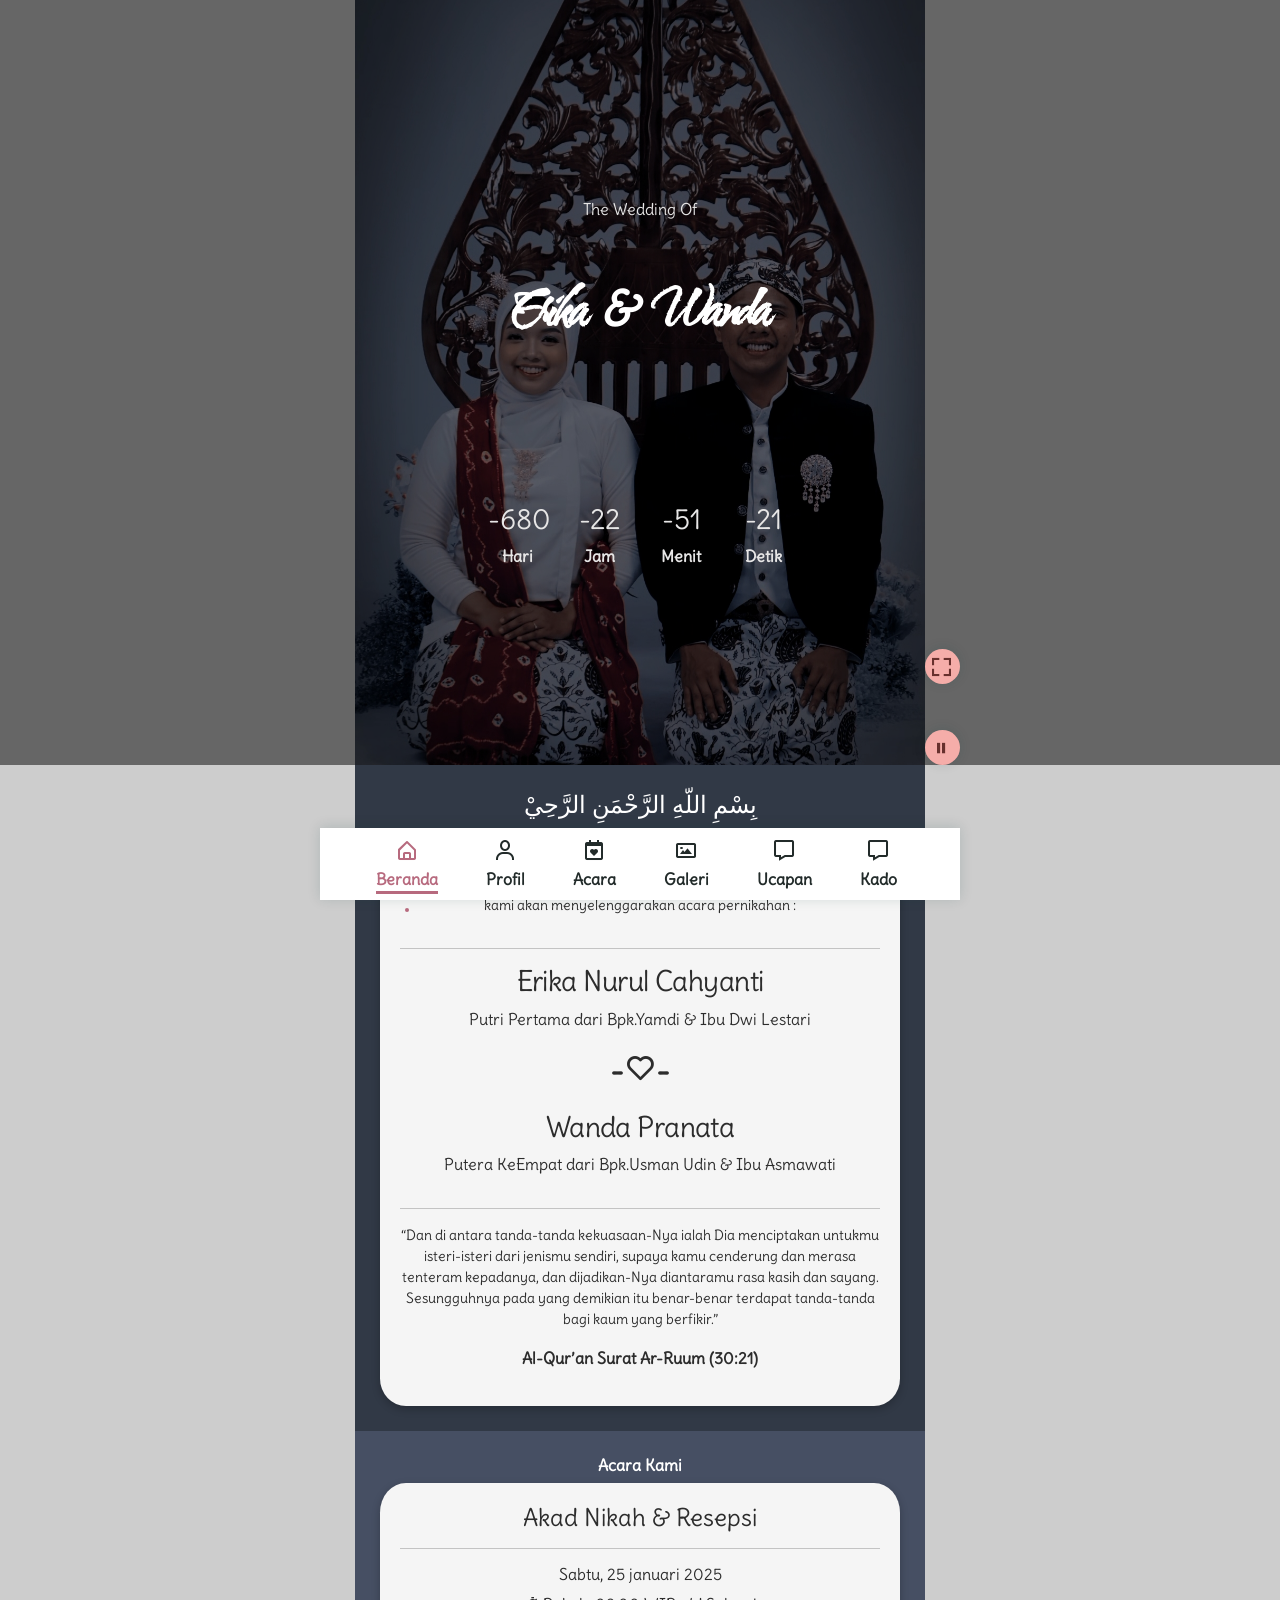
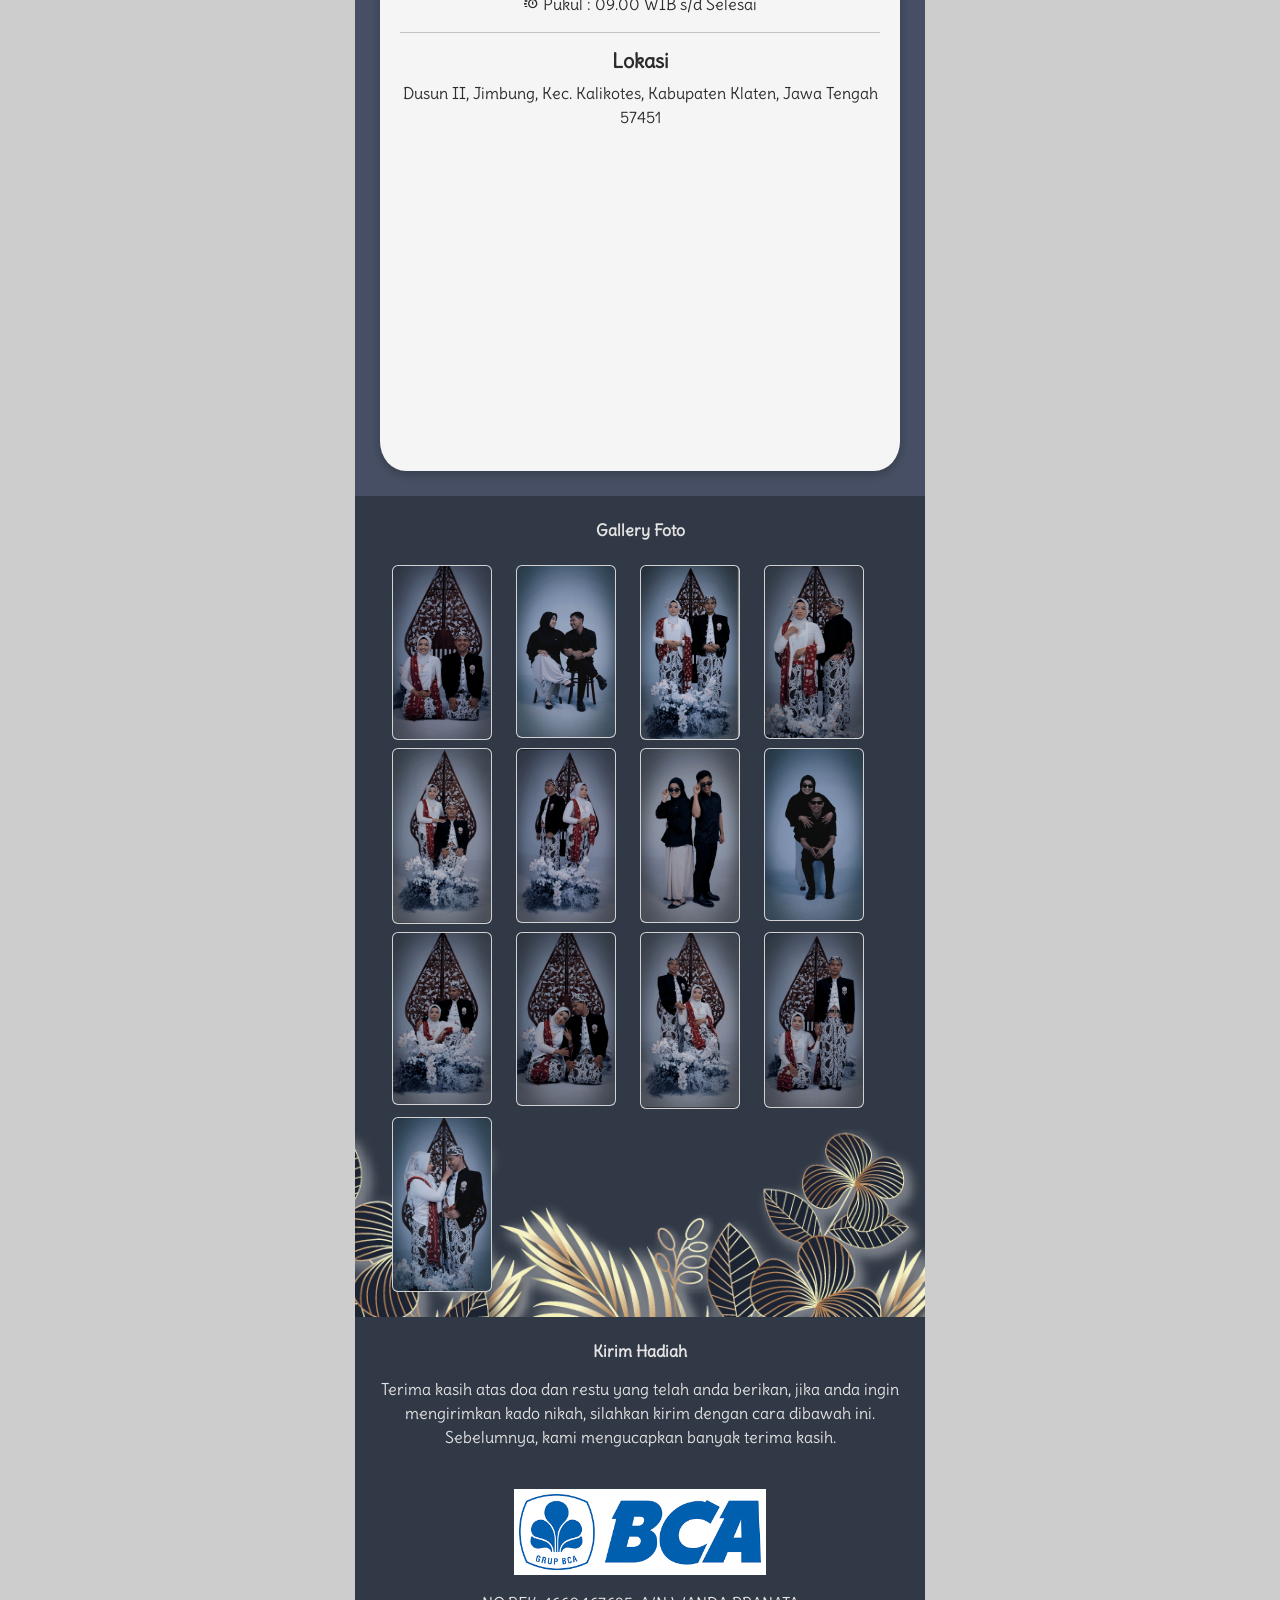
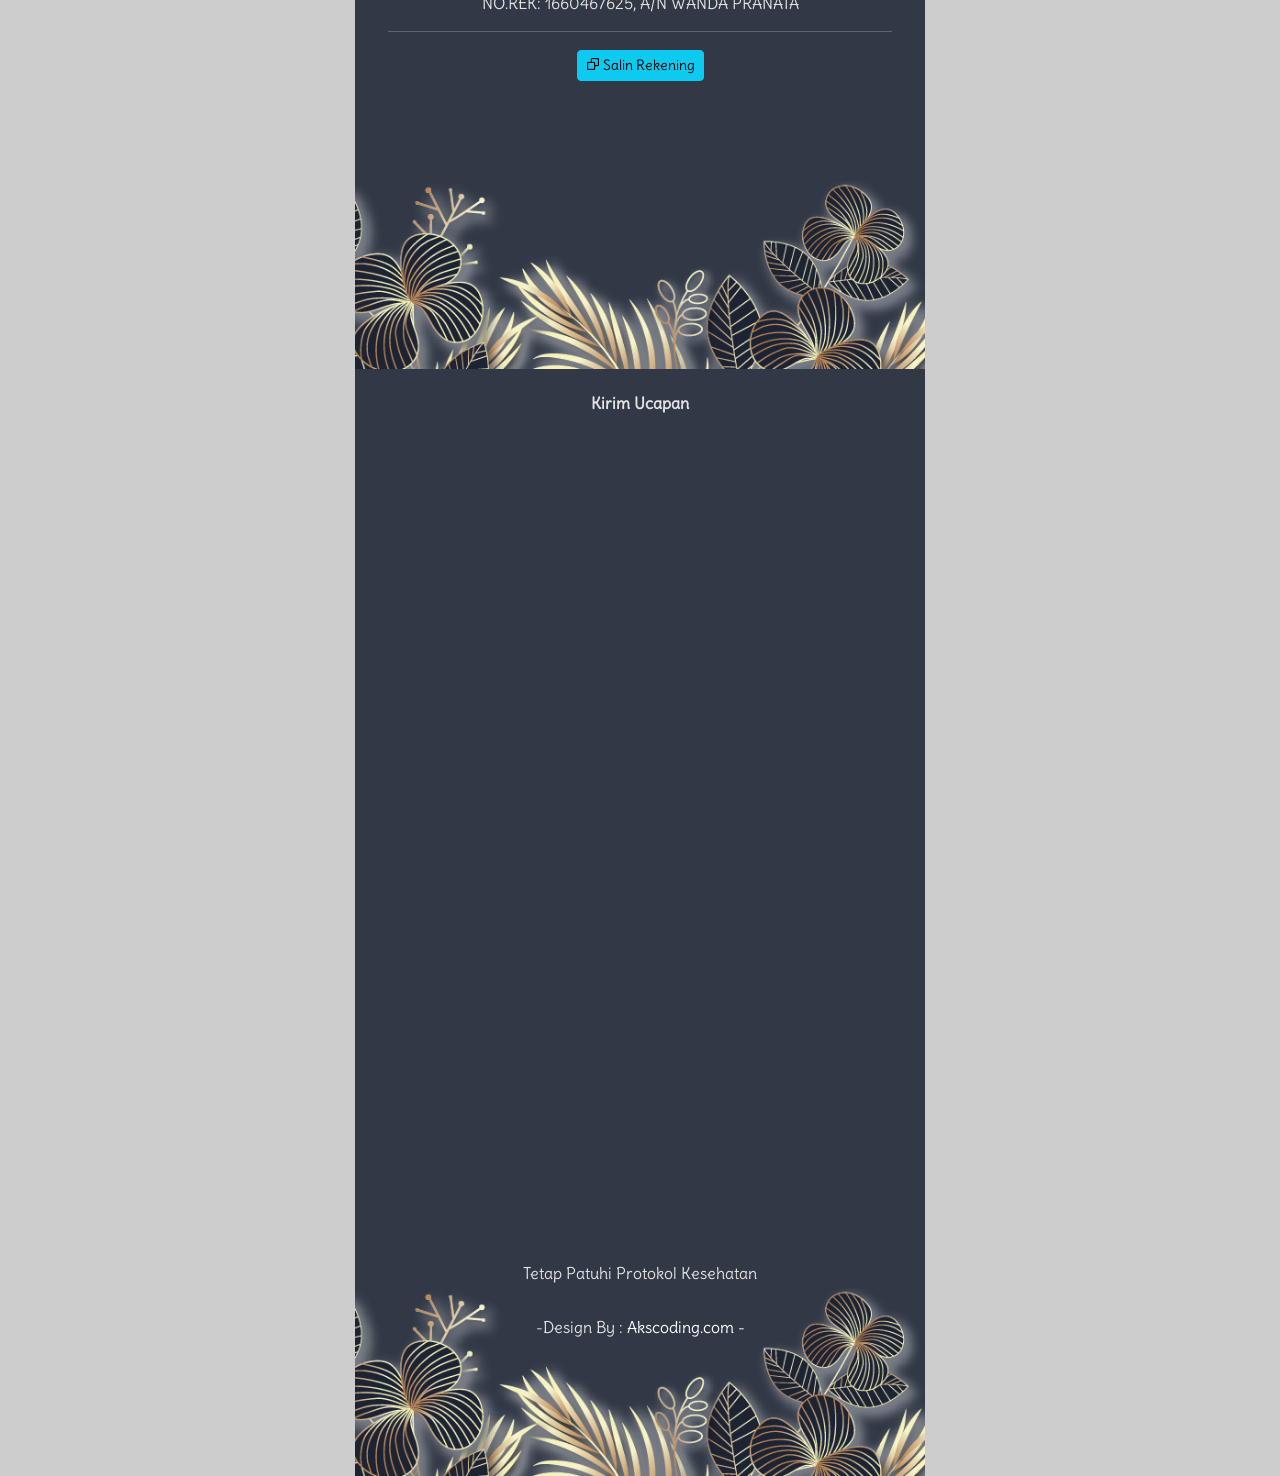
==== index.html @ 2e56ab9e "master awal" ====
<!DOCTYPE html>
<html lang="en">

<head>
    <meta charset="UTF-8">
    <meta name="viewport" content="width=device-width, initial-scale=1.0">
    <properti meta='og:judul' content='Arif & ikke | Invitations' />
    <meta property='og:image' content="assets/img/my/01.jpg" />
    <meta property='og:description' content='Undangan pernikahan Arief & ikke' />
    <meta property='og:url' content='maulanasyarief.github.io/invitations/' />
    <properti meta='og:gambar:lebar' konten='500' />
    <properti meta='og:gambar:tinggi' konten='500' />
    <!-- KETIK DI BAWAH INI MUNGKIN: 'situs web' atau 'artikel' atau lihat di https://ogp.me/#types -->
    <meta property="og:type" content='situs web' />
    <link rel="icon" href="assets/img/love.ico">
    <!--===============BOXICONS===============-->
    <link rel="stylesheet" href="https://cdn.jsdelivr.net/npm/boxicons@latest/css/boxicons.min.css">
    <link href="https://cdn.jsdelivr.net/npm/bootstrap@5.0.2/dist/css/bootstrap.min.css" rel="stylesheet"
        integrity="sha384-EVSTQN3/azprG1Anm3QDgpJLIm9Nao0Yz1ztcQTwFspd3yD65VohhpuuCOmLASjC" crossorigin="anonymous">
    <!--=============== AOS CDn ===============-->
    <link href="https://unpkg.com/aos@2.3.1/dist/aos.css" rel="stylesheet">
    <!--=============== CSS ===============-->
    <link rel="stylesheet" href="assets/css/style_bw.css">

    <link rel="stylesheet" href="assets/css/img-galery.css"> 
    <link rel="stylesheet" href="assets/css/lightbox.min.css">
    <!-- <link href="https://cdnjs.cloudflare.com/ajax/libs/lightbox2/2.11.3/css/lightbox.min.css" rel="stylesheet">
<script src="https://cdnjs.cloudflare.com/ajax/libs/lightbox2/2.11.3/js/lightbox.min.js"></script> -->


    <title>Erika & Wanda | Invitations</title>
</head>

<body>
    <audio id="myMusic" src="assets/audio/Beautiful_In_White.mp3">
        Your browser does not support the audio element.
    </audio>
    <!--=============== HEADER ===============-->
    <header class="header" id="header">
        <nav class="nav container">
            <!-- <a href="#" class="nav__logo">Marlon</a> -->
            <div class="nav__menu" id="nav-menu">
                <ul class="nav__list">
                    <li class="nav__item">
                        <a href="#home" class="nav__link active-link">
                            <i class='bx bx-home-alt nav__icon'></i>
                            <span class="nav__name">Beranda</span>
                        </a>
                    </li>

                    <li class="nav__item">
                        <a href="#info" class="nav__link">
                            <i class='bx bx-user nav__icon'></i>
                            <span class="nav__name">Profil</span>
                        </a>
                    </li>

                    <li class="nav__item">
                        <a href="#lokasi" class="nav__link">
                            <i class='bx bx-calendar-heart nav__icon'></i>
                            <span class="nav__name">Acara</span>
                        </a>
                    </li>

                    <li class="nav__item">
                        <a href="#galeri" class="nav__link">
                            <i class='bx bx-image nav__icon'></i>
                            <span class="nav__name">Galeri</span>
                        </a>
                    </li>

                    <li class="nav__item">
                        <a href="#ucapan" class="nav__link">
                            <i class='bx bx-message nav__icon'></i>
                            <span class="nav__name">Ucapan</span>
                        </a>
                    </li>
                     <li class="nav__item">
                        <a href="#hadiah" class="nav__link">
                            <i class='bx bx-message nav__icon'></i>
                            <span class="nav__name">Kado</span>
                        </a>
                    </li>
                </ul>
            </div>
            <!-- 
            <img src="assets/img/perfil.png" alt="" class="nav__img"> -->
        </nav>


        <div class="btn_full_screen">
            <a onclick="setFulllscreenMode()">
                <i id="icon-screen" class='bx bx-fullscreen'></i>
            </a>
        </div>
        <!-- <box-icon name='exit-fullscreen'></box-icon> -->
        <div class="btn_play">
            <a onclick="OnOffMusic();">
                <i id="icon-sound" class='bx bx-pause'></i>
            </a>
        </div>
    </header>

    <!--=============== Opening Cover ===============-->

    <section id="cover">
        <div class="rows">
            <div class="sampul">
                <div class="sampul-bgtrans">
                    <div class="col-12 align-self-center">
                        <div class="">
                            <h5 class="text-center text-white">- Wedding Invitations -</h5>
                        </div>
                        <div class="col-sm-12 align-self-center">
                            <div id="cover_namasambung" class="nama_sambung text-white">Pria & Wanita</div>
                        </div>
                        <div class="col-sm-12 text-center">
                            <p id="cover_tglresepsi"><b>Tgl Resepsi</b></p>
                        </div>
                        <div class="col-sm-12 text-center">
                            <button id="btnCover" href="#home" class="btn-sampul" onclick="openUdangan()">
                                <i class="bx bx-envelope-open"></i> Buka
                                Undangan</button>
                        </div>
                        <div class="col-sm-12 text-center mt-2">
                            <P>Kepada Yth. Bapak/Ibu/Saudara/i :</P>
                            <hr>
                            <p class="text-center" id="nama_undangan"><b>TAMU UNDANGAN</b></p>
                            <hr>
                            <p style="font-size: 14px;">Mohon Maaf Apabila ada kesalahan dalam
                                penulisan, Nama dan Gelar</p>
                        </div>
                    </div>
                </div>
            </div>
        </div>
    </section>

    <main id="maintext">
        <!--=============== HOME ===============-->
        <section id="home">
            <div class="container">
                <div class="row">
                    <div class="profile">                        
                     <div class="bg-trans"></div>
                        <div class="profile_content">
                             <p class=" text-center"> The Wedding Of </p>
                            <div class="profile_initial">
                                <div class="row justify-content-center">
                                    <div class="col-12 text-center">
                                        <!-- Inisial pertama "I" -->
                                        <h1 id="home_wanitaName" class="txt-nama d-inline">E</h1>
                                        
                                        <!-- Simbol "&" -->
                                        <h1 class="text-dan d-inline"><b>&</b></h1>
                                        
                                        <!-- Inisial kedua "M" -->
                                        <h1 id="home_PriaName" class="txt-nama d-inline">W</h1>
                                    </div>
                                </div>
                            </div>


                            <div class="row justify-content-center text-center mt-3 ">
                                <div class="col-3">
                                    <div class="">
                                        <h3 id="hari">00</h3>
                                        <b class="">Hari</b>
                                    </div>
                                </div>
                                <div class="col-3">
                                    <div class="">
                                        <h3 id="jam">00</h3>
                                        <b>Jam</b>
                                    </div>
                                </div>
                                <div class="col-3">
                                    <div class="">
                                        <h3 id="menit">00</h3>
                                        <b>Menit</b>
                                    </div>
                                </div>
                                <div class="col-3">
                                    <div class="">
                                        <h3 id="detik">00</h3>
                                        <b>Detik</b>
                                    </div>
                                </div>
                            </div>
                        </div>
                    </div>
                </div>
            </div>
        </section>

        <!--=============== info===============-->
        <section id="info">
            <div class="container">
                <div class="row text-center">
                    <div class="info">
                        <div class="txt_titel text-white">
                            <h4> بِسْمِ اللّهِ الرَّحْمَنِ الرَّحِيْ </h4>
                            <h6 class="text-center "><b>Assalamu’alaikum Wr. Wb.</b></h6>
                        </div>

                        <div class="card_trans_white" data-aos="fade-up">
                            <!-- <h2 class="section__title">About</h2> -->
                            <div class="row  justify-content-center">
                                <div class="col-sm-12">
                                    <p class="text-center text_kecil">
                                        Dengan memohon rahmat dan ridho Allah Subhanahu Wa Ta’ala, insyaaAllah kami akan
                                        menyelenggarakan acara pernikahan :</p>
                                </div>
                            </div>
                            <hr>
                            <div class="row justify-content-center">
                                <div class="col-sm-12 align-self-center">
                                    <h3 id="info_wanitaFullName" class="txt-nama2">mempelai wanita</h3>
                                    <p id="info_wanitaOrtu">ortu wanita</p>
                                </div>
                            </div>
                            <div class="row justify-content-center">
                                <div class="col-sm-12 align-self-center">
                                    <p class="icon_haeart">-<i class='bx bx-heart'></i>-</p>
                                </div>
                            </div>
                            <div class="row justify-content-center">
                                <div class="col-sm-12 align-self-center">
                                    <h3 id="info_priaFullName" class="txt-nama2">mempelai pria</h3>
                                    <p id="info_priaOrtu">ortu Pria</p>
                                </div>
                            </div>
                            <hr>
                            <div class="row justify-content-center mt-3">
                                <div class="col-sm-12 align-self-center">
                                    <p class="text-center text_kecil">
                                        “Dan di antara tanda-tanda kekuasaan-Nya ialah Dia menciptakan untukmu
                                        isteri-isteri
                                        dari jenismu sendiri, supaya kamu cenderung dan merasa tenteram kepadanya, dan
                                        dijadikan-Nya diantaramu rasa kasih dan sayang. Sesungguhnya pada yang demikian
                                        itu
                                        benar-benar terdapat tanda-tanda bagi kaum yang berfikir.”

                                    </p>
                                    <p class="text-center mt-2">
                                        <b>Al-Qur’an Surat Ar-Ruum (30:21)</b>
                                    </p>
                                </div>
                            </div>
                        </div>
                    </div>
                </div>
            </div>
        </section>

        <!--=============== lokasi ===============-->
        <section id="lokasi">
            <div class="container">
                <div class="row">
                    <div class="lokasi">
                        <div class="txt_titel">
                            <h6 class="text-center"><b>Acara Kami</b></h6>
                        </div>
                        <div class="card_trans_white" data-aos="zoom-in">
                            <div class="text-center">
                                <ul class="list-group ">
                                    <li class="">
                                        <h4> Akad Nikah & Resepsi</h4>
                                        <hr>
                                        <h6 id="lokasi_tglAcara"> <i class="bx bx-calendar"></i> Kamis, 13 Juli 2023</h6>
                                        <i class="bx bx-timer "></i> Pukul : 09.00 WIB s/d Selesai
                                        <hr>
                                    </li>
                                    <li class="">
                                        <h5 class="fw-bold">Lokasi</h5>
                                        <p id="lokasi_Alamat">
                                            Perum Villa Asri 2, Gg. Samiaji, Wanaherang, Kec. Gn.
                                            Putri, Kabupaten Bogor, Jawa Barat 16965
                                        </p>
                                    </li>
                                </ul>
                            </div>
                            <div class="col-sm-12">

                                    <iframe src="https://www.google.com/maps/embed?pb=!1m17!1m12!1m3!1d988.3402933037885!2d110.6095824993856!3d-7.751462758040491!2m3!1f0!2f0!3f0!3m2!1i1024!2i768!4f13.1!3m2!1m1!2zN8KwNDUnMDUuMiJTIDExMMKwMzYnMzQuNyJF!5e0!3m2!1sen!2sid!4v1736577246265!5m2!1sen!2sid" width="600" height="450" style="border:0; width: 100%; height: 300px;" allowfullscreen="" loading="lazy" referrerpolicy="no-referrer-when-downgrade"></iframe>
                            </div>
                        </div>
                    </div>
                </div>
            </div>
        </section>

        <!--=============== Gallery ===============-->
        <section id="galeri">
            <div class="container">
                <div class="row">
                    <div class="galeri">
                        <div class="txt_titel">
                            <h6 class="text-center "><b>Gallery Foto</b></h6>
                        </div>
                        <div class="col-12 mt-3  ">
                            <div id="img_geleri" class="row container-fluid" >                               
                            
                            </div>
                        </div>
                    </div>
                </div>
            </div>
        </section>

        <!--=============== Hadiah ===============-->
        <section id="hadiah">
            <div class="container">
                <div class="row ">
                    <div class="galeri">
                        <div class="txt_titel">
                            <h6 class="text-center "><b>Kirim Hadiah</b></h6>
                        </div>

                        <div class=" mt-3" data-aos="zoom-in">
                            <div class="row text-center justify-content-center">
                                <div class="col-sm-12">
                                    <p>Terima kasih atas doa dan restu yang telah anda berikan, 
                                        jika anda ingin mengirimkan kado nikah, silahkan kirim dengan cara dibawah ini.
                                         Sebelumnya, kami mengucapkan banyak terima kasih.
                                    </p>
                                </div>
                            </div>
                        </div>
                        
                        <div class="mt-3 p-2" data-aos="zoom-in">
                            <div class="row text-center justify-content-center txt-dark">
                                <div class="col-sm-12">                                    
                                    <img class="icon_bank" src="./assets/img/bca.png">
                                    <p class="mt-3">NO.REK: 1660467625, A/N WANDA PRANATA</p>
                                        <hr> 
                                        <div style="display: none;">
                                            <b>No.REK :</b>
                                        <p id="rekening1">1660467625</p> 
                                        </div>
                                        <button class="btn btn-sm btn-info" data-rekening="rekening1" onclick="salinRekening('rekening1')"><i class='bx bx-copy'></i> Salin Rekening</button>
                                    </p>
                                </div>
                            </div>
                        </div>

                          <div class=" mt-3 p-2" data-aos="zoom-in">
                            <div class="row text-center justify-content-center">
                                <div class="col-sm-12">                                    
                                    <img class="icon_bank" src="./assets/img/bca.png">
                                    <p class="mt-3">NO.REK: 7660438143, A/N ERIKA NURUL CAHYANTI</p>
                                        <hr>                                         
                                        <div style="display: none;">
                                            <b>No.REK :</b>
                                            <p id="rekening2">7660438143</p>  
                                        </div>
                                        <button class="btn btn-sm btn-info"data-rekening="rekening2" onclick="salinRekening('rekening2')"><i class='bx bx-copy'></i> Salin Rekening</button>
                                    </p>
                                </div>
                            </div>
                        </div>
                    </div>
                </div> 
            </div>
        </section>

        <!--=============== ucapan ===============-->
        <section id="ucapan">
            <div class="container">
                <div class="row ">
                    <div class="galeri">
                        <div class="txt_titel">
                            <h6 class="text-center "><b>Kirim Ucapan</b></h6>
                        </div>

                        <div class="card_trans_white" data-aos="zoom-in">
                                <div id="alertUcapan" style="display:none;">
                                    <div id="alert-version" class="alert alert-success alert-dismissible fade show"
                                        role="alert">
                                        <strong id="namaTamu-alert"></strong>
                                        <p> Jagan Lupa dateng ya.😇 Terima kasih ...</p>
                                    </div>
                                </div>
                                <div class="form-group mt-2">
                                    <label class="text-start">Nama</label>
                                    <input type="text" class="form-control" id="inputNama" placeholder="nama"
                                        maxlength="10">
                                </div>
                                 <div class="form-group mt-2">
                                    <label class="text-start">Kehadiran</label>
                                    <select id="inputKehadiran" class="form-select"  >
                                        <option value="Datang">Datang</option>
                                        <option value="Tidak-Datang">Tidak Datang</option> 
                                    </select>
                                </div>
                                <div class="form-group mt-2">
                                    <label class="text-start"> Ucapan </label>
                                    <textarea class="form-control" placeholder="ucapkan" id="inputUcapan" rows="4"
                                        maxlength="100"></textarea>
                                </div>
                            <button id="btn-senducapan" onclick="sendUcapan()" class="btn btn-sm mt-2 btn-success">kirim
                                Ucapan</button>
                                <hr>
                                        <b>-UCAPAN-</b>
                            <div id="commentBox">
                            <div id="list-comment">
                                      
                            </div>
                            </div>
                            
                        </div>

                        <div class="card_trans_white mt-3" data-aos="zoom-in">
                            <div class="row text-center justify-content-center">
                                <div class="col-sm-12">
                                    <p> Tanpa mengurangi rasa hormat, Kami dan keluarga besar mengundang Bapak/Ibu,
                                        Saudara/Saudari sekalian,
                                        untuk menghadari moment bahagia kami, mohon maaf apa bila ada kesalahan dalam
                                        penulisan nama dan gelar, kami ucapkan <br><br>
                                        <hr>
                                        <b>-TERIMA KASIH-</b>
                                    </p>
                                </div>
                            </div>
                        </div>

                        <div class="txt_titel"><br>
                            <h6 class="text-center ">Tetap Patuhi Protokol Kesehatan</h6>
                        </div>                        
                        <div class="row  justify-content-center">
                            <div class="col-sm-12">
                                <p class="text-center">
                                    <br>
                                    -Design By :
                                    <a href="https://www.akscoding.com/p/contact-us.html"
                                        class="text-white">Akscoding.com -</a>
                                    <br><br> <br><br><br>
                                </p>
                            </div>
                        </div>

                    </div>
                </div>
            </div>
        </section>


    </main>
    <!--=============== AOS JS ===============-->
    <script src="https://unpkg.com/aos@2.3.1/dist/aos.js"></script>
    <!--=============== MAIN JS ===============-->
    <script src="assets/js/main.js"></script>
    <script src="assets/js/lightbox-plus-jquery.min.js"></script>
    <script src="assets/js/lightbox.js"></script>


    <!--=============== Gsheet Api Ucapan ===============--> 
    <script src="./assets/js/comment.js"></script>  
</body>

</html>
---- assets/css/style_bw.css ----
/*=============== GOOGLE FONTS ===============*/
@import url("https://fonts.googleapis.com/css2?family=Open+Sans:wght@400;600&display=swap");
@import url("https://fonts.googleapis.com/css2?family=Water+Brush&display=swap");
@import url("https://fonts.googleapis.com/css2?family=Delius:wght@400;600&display=swap");

/* @font-face {
  font-family: "Great-Vibes";
  src: url('GreatVibes-Regular.TTF');
} */

/*=============== VARIABLES CSS ===============*/
:root {
     --header-height: 3rem;

     /*========== Colors ==========*/
     --hue: 174;
     --sat: 63%;
     --first-color: #b76a7e;
     --first-color-alt: hsl(var(--hue), var(--sat), 36%);
     --title-color: hsl(var(--hue), 12%, 15%);
     --text-color: hsl(var(--hue), 8%, 35%);
     --body-color: hsl(var(--hue), 100%, 99%);
     --container-color: #fff;

     /*========== Font and typography ==========*/
     --body-font: "Delius", sans-serif;
     --h1-font-size: 0.5rem;
     --normal-font-size: 0.938rem;
     --tiny-font-size: 0.625rem;

     /*========== z index ==========*/
     --z-tooltip: 10;
     --z-fixed: 100;
}

@media screen and (min-width: 968px) {
     :root {
          --h1-font-size: 2.25rem;
          --normal-font-size: 1rem;
     }
}

/*=============== BASE ===============*/
* {
     box-sizing: border-box;
     padding: 0;
     margin: 0;
}

html {
     scroll-behavior: smooth;
}

body {
     /* margin: var(--header-height) 0 0 0; */
     background-color: #cdcdcd;
     margin: 0 0 0 0;
     font-family: var(--body-font);
     font-size: var(--normal-font-size);
     /* background-color: var(--body-color); */
     color: var(--text-color);
     /* hide horixontal scrrollbar */
     overflow-x: hidden;
     /* hide Vertical scrrollbar */
     /* overflow-y: hidden; */
}

ul {
     list-style: none;
}

a {
     text-decoration: none;
}

img {
     max-width: 100%;
     height: auto;
}

/*=============== REUSABLE CSS CLASSES ===============*/
.section {
     padding: 0;
     /* padding: 0.5rem 0 2rem; */
     /* border: #fde8e8 solid 5px; */
}

.section__title {
     /* font-size: var(--h1-font-size); */
     /* color: var(--title-color); */
     font-size: 22px;
     text-align: center;
     /* margin-bottom: 1.5rem; */
}

.section__height {
     height: 100vh;
}

/*=============== LAYOUT ===============*/
.container-a {
     max-width: 968px;
     margin-left: 1rem;
     margin-right: 1rem;
     background-color: aqua;
}

/*=============== HEADER ===============*/
.header {
     position: fixed;
     top: 0;
     left: 0;
     width: 100%;
     background-color: var(--container-color);
     z-index: var(--z-fixed);
     transition: 0.4s;
}

/*=============== NAV ===============*/

.btn_full_screen {
     position: fixed;
     width: 35px;
     height: 35px;
     bottom: 24%;
     right: 25%;
     font-size: 25px;
     color: #67302d;
     border-radius: 50%;
     background-color: #f5ada9;
     box-shadow: 0 -1px 12px hsla(var(--hue), var(--sat), 15%, 0.15);
     padding: 2px 2px 2px 4px;
     align-content: center;
     transition: 0.4s;
}

.btn_play {
     position: fixed;
     width: 35px;
     height: 35px;
     bottom: 15%;
     right: 25%;
     font-size: 25px;
     color: #67302d;
     border-radius: 50%;
     background-color: #f5ada9;
     box-shadow: 0 -1px 12px hsla(var(--hue), var(--sat), 15%, 0.15);
     padding: 2px 2px 2px 4px;
     align-content: center;
     transition: 0.4s;
}

.nav {
     position: fixed;
     width: 50%;
     bottom: 0;
     left: 0;
     right: 0;
     background-color: #fff;
     box-shadow: 0 -1px 12px hsla(var(--hue), var(--sat), 15%, 0.15);
     height: 50px;
     padding: 10px;
     display: grid;
     align-content: center;
     transition: 0.4s;
}

.nav__img {
     width: 32px;
     border-radius: 50%;
}

.nav__logo {
     color: var(--title-color);
     font-weight: 600;
}

.nav__list,
.nav__link {
     display: flex;
}

.nav__link {
     flex-direction: column;
     align-items: center;
     row-gap: 4px;
     color: var(--title-color);
     font-weight: 600;
}

.nav__list {
     justify-content: space-around;
     width: 100%;
     margin-left: -20px;
     margin-bottom: -5px;
}

.nav__name {
     font-size: var(--tiny-font-size);
     /* display: none;*/
     /* Minimalist design, hidden labels */
}

.nav__icon {
     font-size: 1.5rem;
}

/*Active link*/
.active-link {
     /* position: relative;
  color: var(--first-color);
  transition: .3s; */
     color: var(--first-color);
     border-bottom: #b76a7e solid 3px;
     transition: 0.9s;
}

/* Minimalist design, active link */
.active-link::before {
     content: "";
     position: absolute;
     bottom: -0.5rem;
     width: 4px;
     height: 4px;
     background-color: var(--first-color);
     border-radius: 50%;
}

/*=============== NAV ===============*/
/* #homes {
  background-repeat: no-repeat;
  background-image: url('/assets/img/bg-01.png');
  background-size: 100% 100%;
} */

.txt_titel {
     font-weight: 200;
     font-style: normal;
     font-size: 24px;
}

.txt_titel_pink {
     margin-top: 25px;
     color: #93514e;
     font-size: 24px;
}

.txt_titel_white {
     margin-top: 25px;
     color: #fdf2e6;
     font-size: 24px;
}

.txt_sambung {
     font-family: "Great Vibes";
}

.txt_sambung h1 {
     font-size: 32px;
}

.txt_sambung h2 {
     font-size: 28px;
}

.txt_sambung h3 {
     font-size: 24px;
}

.nama_sambung {
     font-family: "Water Brush";
     font-size: 32px;
     text-align: center;
     animation: zoom-in-out 3s ease infinite;
}

.text_kecil {
     font-size: 14px;
}

.txt-nama {
     font-family: "Water Brush";
     font-style: normal;
     letter-spacing: -0.04em;
     /* text-shadow: rgba(0, 0, 0, 0.24) 0px 3px 8px; */
     color: #ffffff;
     font-size: 3rem; /* Sesuaikan ukuran font sesuai kebutuhan */
     font-weight: bold;
}

.text-dan {
     font-style: italic;
     letter-spacing: -0.03em;
     color: #ffffff;
     font-size: 3rem; /* Ukuran yang sama dengan txt-nama */
     font-weight: bold;
}
.d-inline {
     display: inline-block; /* Agar elemen-elemen tersebut berada dalam satu baris */
     margin: 0 5px; /* Memberikan jarak kecil antar inisial dan simbol */
}

.txt-nama2 {
     font-weight: 300;
     font-style: normal;
     font-size: 28px;
     letter-spacing: -0.02em;
     -webkit-font-smoothing: antialiased;
}

.icon_haeart {
     font-weight: 700;
     font-style: normal;
     font-size: 32px;
}

.sampul {
     background-color: #933f55;
     position: fixed;
     left: 0px;
     right: 0px;
     top: 0;
     bottom: 0;
     width: 100%;
     background-image: url("../img/bg_cover.jpg");
     background-repeat: no-repeat;
     background-size: cover; /* Menyesuaikan gambar latar belakang agar memenuhi seluruh layar */
     background-position: center center; /* Memposisikan gambar agar tetap di tengah */
}

.sampul-bgtrans {
     background-color: rgba(0, 0, 0, 0.822);
     left: 0px;
     right: 0px;
     width: 100%;
     height: 100vh;
     text-align: center;
     display: flex;
     justify-content: center;
     align-items: center;
}

.sampul h1 {
     padding: 5px;
     font-family: "Great-Vibes";
     font-size: 42px;
     color: #fff;
}

.sampul h2 {
     padding: 15px;
     font-size: 22px;
     color: #fff;
}

.sampul p {
     padding: 5px;
     font-size: 18px;
     color: #fff;
}

.btn-sampul {
     background-color: #b76a7e;
     border: none;
     color: #fff;
     padding: 10px 32px;
     text-align: center;
     text-decoration: none;
     display: inline-block;
     font-family: Arial, Helvetica, sans-serif;
     font-size: 16px;
     border-radius: 25px;
}

.profile {
     width: 50%;
     min-height: 85vh;
     background: rgba(10, 9, 9, 0.511); /* Warna hitam transparan */
     margin: 0 auto;
     padding: 15px;
     background-image: url("../img/bg_cover.jpg"); /* Tambahkan gambar di sini */
     background-size: cover; /* Gambar menutupi elemen */
     background-position: center; /* Posisikan gambar di tengah */
     background-repeat: no-repeat; /* Jangan ulangi gambar */

     display: flex;
     justify-content: center;
     align-items: center;
}
.profile .bg-trans {
     position: absolute; /* Membuat overlay menempel ke .profile */
     top: 0;
     left: 0;
     width: 100%; /* Sama dengan lebar .profile */
     min-height: 85vh;
     background: rgba(0, 0, 0, 0.5); /* Warna hitam transparan */
     z-index: 1; /* Overlay di bawah konten */
}

.profile .profile_content {
     position: relative; /* Relative memastikan elemen ini berada di atas overlay */
     z-index: 2; /* Lebih tinggi dari overlay */
     width: 60%;
     height: auto;
     margin: 0 auto;
     padding: 10px;
     color: #e7e6e6;
}

.profile_initial {
     padding: 10px;
     border-radius: 50%;
     margin-top: 50px; /* optional, untuk memberi ruang di atas */
     margin-bottom: 150px; /* optional, untuk memberi ruang di atas */
}

.info {
     width: 50%;
     height: auto;
     margin: 0 auto;
     background-color: #313946;
     padding: 25px;
     /* background-position: top 0px left 0px, bottom 0px right 0px;
     background-image: url("../img/bg_top_left.png"),
          url("../img/bg_bottom_right.png"); */
     /* background-repeat: no-repeat;
     background-size: 35%; */
}

.card_trans_white {
     /* background-color: rgba(255, 255, 255, 0.139); */
     background-color: #f5f5f5;
     color: #2c2c2c;
     height: auto;
     border-radius: 5%;
     padding: 20px;
     box-shadow: rgba(0, 0, 0, 0.24) 0px 3px 8px;
}

.card_trans_pink {
     background-color: rgba(255, 145, 204, 0.242);
     height: auto;
     border-radius: 5%;
     padding: 20px;
     box-shadow: rgba(0, 0, 0, 0.24) 0px 3px 8px;
}

.card_counter {
     color: #67302d;
}

.lokasi {
     width: 50%;
     margin: 0 auto;
     background-color: #464f63;
     padding: 25px;
     color: #ffffff;
}

.galeri {
     width: 50%;
     height: auto;
     margin: 0 auto;
     color: #e3e3e3;
     background-color: #313946;
     padding: 25px;

     background-image: url("../img/bawah.png"); /* Gambar background */
     background-repeat: no-repeat; /* Jangan ulangi gambar */
     background-size: 100%; /* Ukuran gambar 35% dari elemen */
     background-position: bottom center; /* Posisi gambar di bawah tengah */
}

.ucapan {
     width: 50%;
     min-height: 100vh;
     margin: 0 auto;
     color: #933f55;
     background-color: #e5a19d;
     padding: 25px;
     background-position: top 0px left 0px, top 0px right 0px;
     background-image: url("../img/bg_top_left.png"),
          url("../img/bg_top_right.png");
     background-repeat: no-repeat;
     background-size: 35%;

     /* background-color: #8a86b9; */
}

.list_comment {
     background-color: #b76a7e;
     padding: 5px;
     width: 100%;
     max-height: 500px;
     overflow-y: scroll;
}

/* Change background header */
.scroll-header {
     box-shadow: 0 1px 12px hsla(var(--hue), var(--sat), 15%, 0.15);
}

.icon_bank {
     background: #fff;
     padding: 5px;
     max-width: 50%; /* Membuat gambar responsif */
     height: auto; /* Menjaga proporsi gambar */
     display: block; /* Menghindari ruang kosong di bawah gambar */
     margin: 0 auto; /* Pusatkan gambar jika diperlukan */
}

/*=============== card Comentar===============*/
#commentBox {
     max-height: 400px; /* Tinggi maksimal kotak */
     overflow-y: auto; /* Scroll vertikal */
     border: 1px solid #ddd; /* Border kotak */
     border-radius: 8px; /* Sudut melengkung */
     padding: 1rem; /* Spasi dalam kotak */
     background-color: #f9f9f9; /* Latar belakang */
     box-shadow: 0 2px 4px rgba(0, 0, 0, 0.1); /* Bayangan */
}

/* Scrollbar styling */
#commentBox::-webkit-scrollbar {
     width: 8px; /* Lebar scrollbar */
     background-color: #f0f0f0; /* Latar belakang scrollbar */
}

#commentBox::-webkit-scrollbar-thumb {
     background-color: #aaa; /* Warna thumb scrollbar */
     border-radius: 4px; /* Sudut thumb scrollbar */
}

#commentBox::-webkit-scrollbar-thumb:hover {
     background-color: #888; /* Warna thumb saat hover */
}

/* Card untuk setiap komentar */
.comment-card {
     display: flex;
     align-items: flex-start;
     border: 1px solid #ddd;
     border-radius: 8px;
     padding: 1rem;
     background-color: #f9f9f9;
     box-shadow: 0 2px 4px rgba(0, 0, 0, 0.1);
}

/* Kolom kiri (ikon pengguna) */
.comment-icon {
     flex: 0 0 50px;
     display: flex;
     justify-content: center;
     align-items: center;
     margin-right: 1rem;
}

.comment-icon img {
     width: 40px;
     height: 40px;
     border-radius: 50%;
     background-color: #ccc;
     object-fit: cover;
}

/* Kolom kanan (teks komentar) */
.comment-content {
     flex: 1;
}

.comment-content .name {
     font-size: 1rem;
     font-weight: bold;
     color: #333;
}

.comment-content .datetime {
     font-size: 0.9rem;
     color: #666;
     margin-top: 0.2rem;
}

.comment-content .message {
     font-size: 0.95rem;
     color: #444;
     margin-top: 0.5rem;
     line-height: 1.4;
}
/*=============== edn  card Comentar ===============*/

/*=============== MEDIA QUERIES ===============*/
/* max-width */
@media screen and (max-width: 767px) {
     a {
          text-decoration: none;
     }

     .nav__menu {
          position: fixed;
          bottom: 0;
          left: 0;
          background-color: var(--container-color);
          box-shadow: 0 -1px 12px hsla(var(--hue), var(--sat), 15%, 0.15);
          width: 100%;
          height: 4rem;
          /* padding: 0 1rem; */
          display: grid;
          align-content: center;
          border-radius: 1.25rem 1.25rem 0 0;
          transition: 0.4s;
     }

     .btn_play {
          right: 5%;
          bottom: 10%;
     }

     .btn_full_screen {
          right: 5%;
          bottom: 15%;
     }

     .sampul {
          background-image: url("../img/bg_cover.jpg");
          background-repeat: no-repeat;
          background-position: center;
          background-attachment: fixed;
          webkit-background-size: cover;
          -moz-background-size: cover;
          -o-background-size: cover;
          background-size: cover;
          height: 100%;
          width: 100%;
     }

     .profile {
          /* background-image: url('../img/bg_flowerMbl.jpg');
    background-repeat: no-repeat;
    background-position: center;
    background-size: 100% 100%; */
          width: 100%;
          padding: 15px;
     }

     .info {
          width: 100%;
          padding: 15px;
     }

     .lokasi {
          width: 100%;
          padding: 15px;
     }

     .galeri {
          width: 100%;
          padding: 15px;
     }

     .ucapan {
          width: 100%;
          padding: 15px;
     }

     .card_trans_pink {
          border-radius: 10px;
     }

     .card_trans_white {
          border-radius: 10px;
     }
}

/* For small devices */
/* Remove if you choose, the minimalist design */
@media screen and (max-width: 320px) {
     .nav__name {
          display: none;
     }

     .btn_play {
          right: 5%;
          bottom: 10%;
     }

     .btn_full_screen {
          right: 5%;
          bottom: 15%;
     }

     .profile {
          width: 100%;
          padding: 15px;
     }

     .info {
          width: 100%;
          padding: 15px;
     }

     .lokasi {
          width: 100%;
          padding: 15px;
     }

     .galeri {
          width: 100%;
          padding: 15px;
     }

     .card_trans_pink {
          border-radius: 10px;
     }

     .card_trans_white {
          border-radius: 10px;
     }
}

/* For medium devices */
@media screen and (min-width: 576px) {
     .nav__list {
          justify-content: center;
          column-gap: 3rem;
     }

     /* .sampul {
    background-image: url("../img/bgku.jpg");
    background-position: bottom;
    background-repeat: no-repeat;
    display: block;
    width: 100%;
    background-size: 150% 100%;
  } */
}

@media screen and (min-width: 767px) {
     body {
          margin: 0;
     }

     .section {
          padding: 0rem 0 2rem;
     }

     .nav {
          height: calc(var(--header-height) + 1.5rem);
          /* 4.5rem */
     }

     .nav__img {
          display: none;
     }

     .nav__name {
          font-size: var(--normal-font-size);
          /* display: block; */
          /* Minimalist design, visible labels */
     }

     .nav__link:hover {
          color: var(--first-color);
     }

     /* First design, remove if you choose the minimalist design */
     .active-link::before {
          content: "";
          position: absolute;
          bottom: -0.75rem;
          width: 4px;
          height: 4px;
          background-color: var(--first-color);
          border-radius: 50%;
     }

     /* Minimalist design */
     .active-link::before {
          bottom: -0.75rem;
     }
}

/* For large devices */
@media screen and (min-width: 1024px) {
     .container-a {
          margin-left: auto;
          margin-right: auto;
     }
}

/* *************************** animation ******************** */
.slide-top {
     -webkit-animation: slide-top 1s cubic-bezier(0.25, 0.46, 0.45, 0.94) both;
     animation: slide-top 1s cubic-bezier(0.25, 0.46, 0.45, 0.94) both;
}

/* ----------------------------------------------
 * Generated by Animista on 2023-6-9 21:12:38
 * Licensed under FreeBSD License.
 * See http://animista.net/license for more info. 
 * w: http://animista.net, t: @cssanimista
 * ---------------------------------------------- */

/**
 * ----------------------------------------
 * animation slide-top
 * ----------------------------------------
 */
@-webkit-keyframes slide-top {
     0% {
          -webkit-transform: translateY(0);
          transform: translateY(0);
     }

     100% {
          -webkit-transform: translateY(-900px);
          transform: translateY(-900px);
          display: none;
     }
}

@keyframes slide-top {
     0% {
          -webkit-transform: translateY(0);
          transform: translateY(0);
     }

     100% {
          -webkit-transform: translateY(-900px);
          transform: translateY(-900px);
          display: none;
     }
}

@keyframes zoom-in-out {
     0% {
          transform: scale(1, 1);
     }

     50% {
          transform: scale(1.5, 1.5);
     }

     100% {
          transform: scale(1, 1);
     }
}

/* *************************** animation ******************** */
---- assets/css/img-galery.css ----
#gallery {
    column-count: 4;
    column-gap: 20px;
}

#gallery img {
    width: 100%;
    height: auto;
    margin: 4% auto;
    box-shadow: -3px 5px 15px #000;
    cursor: pointer;
    transition: all 0.2s;
}

@media (max-width:1200px) {
    #gallery {

        column-count: 3;

        column-gap: 20px;
    }
}

@media (max-width:800px) {
    #gallery {

        column-count: 2;

        column-gap: 20px;
    }
}

@media (max-width:600px) {
    #gallery {

        column-count: 1;
    }
}
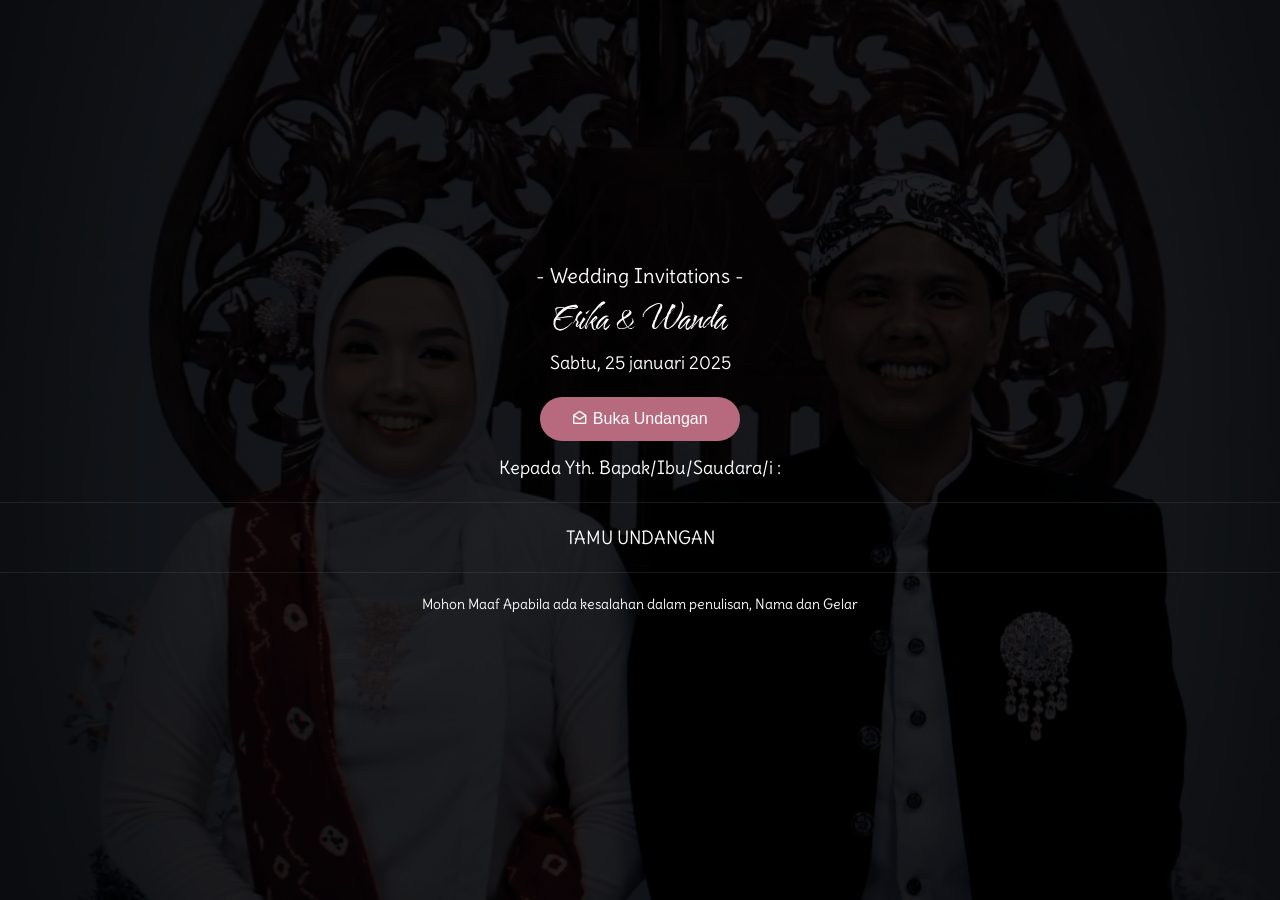
==== commit f2d6c3ed: "add lagu" ====
--- a/index.html
+++ b/index.html
@@ -32,7 +32,7 @@
 </head>
 
 <body>
-    <audio id="myMusic" src="assets/audio/Beautiful_In_White.mp3">
+    <audio id="myMusic" src="assets/audio/RioClappy_Bunga_Abadi.mp3">
         Your browser does not support the audio element.
     </audio>
     <!--=============== HEADER ===============-->
@@ -69,16 +69,16 @@
                         </a>
                     </li>
 
+                     <li class="nav__item">
+                        <a href="#hadiah" class="nav__link">
+                            <i class='bx bx-gift nav__icon'></i>
+                            <span class="nav__name">Kado</span>
+                        </a>
+                    </li>
                     <li class="nav__item">
-                        <a href="#ucapan" class="nav__link">
+                        <a href="#ucapan" class="nav__link"> 
                             <i class='bx bx-message nav__icon'></i>
                             <span class="nav__name">Ucapan</span>
-                        </a>
-                    </li>
-                     <li class="nav__item">
-                        <a href="#hadiah" class="nav__link">
-                            <i class='bx bx-message nav__icon'></i>
-                            <span class="nav__name">Kado</span>
                         </a>
                     </li>
                 </ul>
@@ -118,7 +118,7 @@
                             <p id="cover_tglresepsi"><b>Tgl Resepsi</b></p>
                         </div>
                         <div class="col-sm-12 text-center">
-                            <button id="btnCover" href="#home" class="btn-sampul" onclick="openUdangan()">
+                            <button id="btnCover" href="#home" class="btn-sampul" onclick="cm02OpenUdangan()">
                                 <i class="bx bx-envelope-open"></i> Buka
                                 Undangan</button>
                         </div>
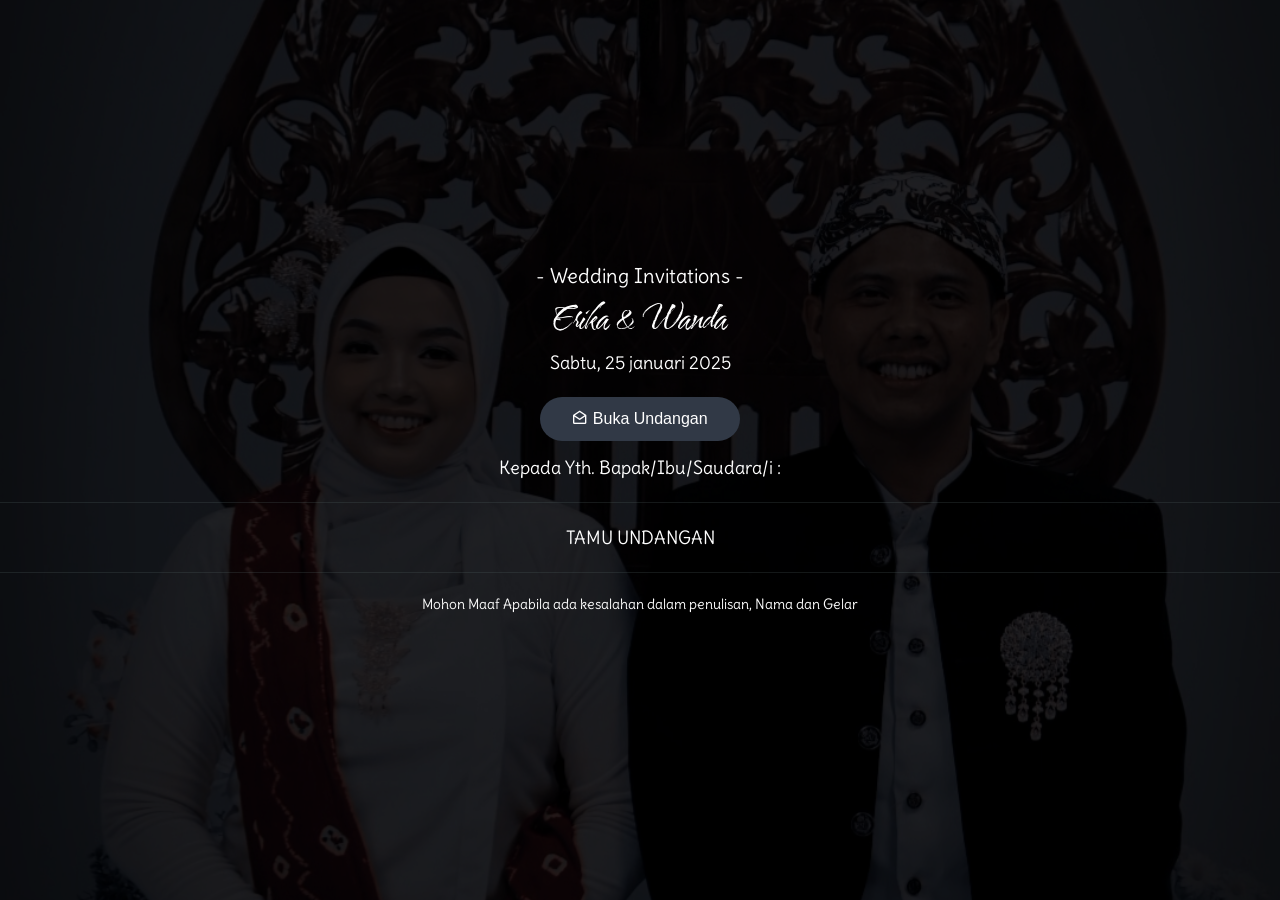
==== commit 997b0ea2: "Fix Galery foto" ====
--- a/index.html
+++ b/index.html
@@ -4,15 +4,15 @@
 <head>
     <meta charset="UTF-8">
     <meta name="viewport" content="width=device-width, initial-scale=1.0">
-    <properti meta='og:judul' content='Arif & ikke | Invitations' />
-    <meta property='og:image' content="assets/img/my/01.jpg" />
-    <meta property='og:description' content='Undangan pernikahan Arief & ikke' />
-    <meta property='og:url' content='maulanasyarief.github.io/invitations/' />
+    <link rel="icon" href="assets/img/love.ico">
+    <properti meta='og:judul' content='Erika | Wanda' />
+    <meta property='og:image' content="assets/img/wanda/prewed_01.jpg" />
+    <meta property='og:description' content='Undangan Pernikahan Online' />
+    <meta property='og:url' content='di-Undang.github.io/' />
     <properti meta='og:gambar:lebar' konten='500' />
     <properti meta='og:gambar:tinggi' konten='500' />
     <!-- KETIK DI BAWAH INI MUNGKIN: 'situs web' atau 'artikel' atau lihat di https://ogp.me/#types -->
     <meta property="og:type" content='situs web' />
-    <link rel="icon" href="assets/img/love.ico">
     <!--===============BOXICONS===============-->
     <link rel="stylesheet" href="https://cdn.jsdelivr.net/npm/boxicons@latest/css/boxicons.min.css">
     <link href="https://cdn.jsdelivr.net/npm/bootstrap@5.0.2/dist/css/bootstrap.min.css" rel="stylesheet"
@@ -141,52 +141,47 @@
         <section id="home">
             <div class="container">
                 <div class="row">
-                    <div class="profile">                        
-                     <div class="bg-trans"></div>
+                    <div class="profile">              
                         <div class="profile_content">
-                             <p class=" text-center"> The Wedding Of </p>
-                            <div class="profile_initial">
-                                <div class="row justify-content-center">
-                                    <div class="col-12 text-center">
+                            <p class="text-center"> The Wedding Of </p>   
+                            <div class="row">
+                                   <div class="col-12 text-center">
                                         <!-- Inisial pertama "I" -->
-                                        <h1 id="home_wanitaName" class="txt-nama d-inline">E</h1>
-                                        
+                                        <h1 id="home_wanitaName"class="txt-nama d-inline">E</h1>
                                         <!-- Simbol "&" -->
-                                        <h1 class="text-dan d-inline"><b>&</b></h1>
-                                        
+                                        <h1 class="txt-nama d-inline"><b>&</b></h1>
                                         <!-- Inisial kedua "M" -->
-                                        <h1 id="home_PriaName" class="txt-nama d-inline">W</h1>
-                                    </div>
-                                </div>
-                            </div>
-
-
-                            <div class="row justify-content-center text-center mt-3 ">
-                                <div class="col-3">
+                                        <h1 id="home_PriaName" class="txt-nama d-inline">  W </h1>
+                                   </div>
+                            </div>
+                            
+                            <div class="row col-4  justify-content-center align-items-center col-12 text-center g-2 ">
+                                <div class="col-auto">
                                     <div class="">
-                                        <h3 id="hari">00</h3>
-                                        <b class="">Hari</b>
-                                    </div>
-                                </div>
-                                <div class="col-3">
+                                        <h4 id="hari">00</h4>
+                                        <p class="fs-6">Hari</p>
+                                    </div>
+                                </div>
+                                <div class="col-auto">
                                     <div class="">
-                                        <h3 id="jam">00</h3>
-                                        <b>Jam</b>
-                                    </div>
-                                </div>
-                                <div class="col-3">
+                                        <h4 id="jam">00</h4>
+                                        <p class="fs-6">Jam</p>
+                                    </div>
+                                </div>
+                                <div class="col-auto">
                                     <div class="">
-                                        <h3 id="menit">00</h3>
-                                        <b>Menit</b>
-                                    </div>
-                                </div>
-                                <div class="col-3">
+                                        <h4 id="menit">00</h4>
+                                        <p class="fs-6">Menit</p>
+                                    </div>
+                                </div>
+                                <div class="col-auto">
                                     <div class="">
-                                        <h3 id="detik">00</h3>
-                                        <b>Detik</b>
-                                    </div>
-                                </div>
-                            </div>
+                                        <h4 id="detik">00</h4>
+                                        <p class="fs-6">Detik</p>
+                                    </div>
+                                </div>
+                            </div>
+
                         </div>
                     </div>
                 </div>
@@ -198,40 +193,40 @@
             <div class="container">
                 <div class="row text-center">
                     <div class="info">
-                        <div class="txt_titel text-white">
-                            <h4> بِسْمِ اللّهِ الرَّحْمَنِ الرَّحِيْ </h4>
-                            <h6 class="text-center "><b>Assalamu’alaikum Wr. Wb.</b></h6>
-                        </div>
-
-                        <div class="card_trans_white" data-aos="fade-up">
-                            <!-- <h2 class="section__title">About</h2> -->
-                            <div class="row  justify-content-center">
-                                <div class="col-sm-12">
-                                    <p class="text-center text_kecil">
-                                        Dengan memohon rahmat dan ridho Allah Subhanahu Wa Ta’ala, insyaaAllah kami akan
-                                        menyelenggarakan acara pernikahan :</p>
-                                </div>
-                            </div>
-                            <hr>
+                        <div class="txt_titel text-white mt-3 mb-5">
+                            <h5> بِسْمِ اللّهِ الرَّحْمَنِ الرَّحِيْ </h5>
+                            <h4 class="text-center "><b>Assalamu’alaikum Wr. Wb.</b></h4>
+                            
+                        </div>
+
+                        <!-- info dan foto mempelai -->
+                        <div class="card_trans_white" data-aos="fade-up"> 
+                            <p class="text-center text_kecil mt-3">
+                                Dengan memohon rahmat dan ridho Allah Subhanahu Wa Ta’ala, insyaaAllah kami akan
+                                menyelenggarakan acara pernikahan :</p>
+                                <hr>
                             <div class="row justify-content-center">
                                 <div class="col-sm-12 align-self-center">
-                                    <h3 id="info_wanitaFullName" class="txt-nama2">mempelai wanita</h3>
+                                    <img class="img-responsive" src="assets/img/erika.jpeg" data-aos="zoom-in">
+                                    <h5 id="info_wanitaFullName" class="txt-nama2 ">mempelai wanita</h5>
                                     <p id="info_wanitaOrtu">ortu wanita</p>
                                 </div>
                             </div>
                             <div class="row justify-content-center">
                                 <div class="col-sm-12 align-self-center">
-                                    <p class="icon_haeart">-<i class='bx bx-heart'></i>-</p>
+                                        <h1 class="txt-nama d-inline text-dark"><b>-&-</b></h1>
                                 </div>
                             </div>
                             <div class="row justify-content-center">
                                 <div class="col-sm-12 align-self-center">
-                                    <h3 id="info_priaFullName" class="txt-nama2">mempelai pria</h3>
+                                    <img class="img-responsive" src="assets/img/wanda.jpeg" data-aos="zoom-in">
+                                    <h5 id="info_priaFullName" class="txt-nama2">mempelai pria</h5>
                                     <p id="info_priaOrtu">ortu Pria</p>
                                 </div>
                             </div>
                             <hr>
-                            <div class="row justify-content-center mt-3">
+                            <!-- Quots -->
+                         <div class="row justify-content-center mt-3 p-2">
                                 <div class="col-sm-12 align-self-center">
                                     <p class="text-center text_kecil">
                                         “Dan di antara tanda-tanda kekuasaan-Nya ialah Dia menciptakan untukmu
@@ -247,41 +242,64 @@
                                     </p>
                                 </div>
                             </div>
-                        </div>
-                    </div>
-                </div>
-            </div>
-        </section>
-
+                        </div> 
+                    </div>
+                </div>
+            </div>
+        </section>
         <!--=============== lokasi ===============-->
         <section id="lokasi">
             <div class="container">
                 <div class="row">
                     <div class="lokasi">
-                        <div class="txt_titel">
-                            <h6 class="text-center"><b>Acara Kami</b></h6>
+                        <div class="txt_titel mb-3 mt-3">
+                            <h5 class="text-center"><b>Acara Kami</b></h5>
                         </div>
                         <div class="card_trans_white" data-aos="zoom-in">
-                            <div class="text-center">
+                            <div class="text-center ">
                                 <ul class="list-group ">
                                     <li class="">
-                                        <h4> Akad Nikah & Resepsi</h4>
+                                        <h4> Akad Nikah </h4>
                                         <hr>
-                                        <h6 id="lokasi_tglAcara"> <i class="bx bx-calendar"></i> Kamis, 13 Juli 2023</h6>
-                                        <i class="bx bx-timer "></i> Pukul : 09.00 WIB s/d Selesai
+                                        <h5 id="lokasi_tglAkad" class="fw-bold"> <i class="bx bx-calendar"></i>tgl akad</h5>
+                                        <p id="lokasi_JamAkad"><i class="bx bx-timer "></i> jam akad</p>
+                                           <p id="lokasi_AlamatAkad">
+                                            alamat lengkap
+                                        </p>
                                         <hr>
                                     </li>
+                                </ul>
+                            </div> 
+                        </div>
+                        <div class="card_trans_white mt-3" data-aos="zoom-in">
+                            <div class="text-center ">
+                                <ul class="list-group ">
+                                    <li class="">
+                                        <h4> Resepsi</h4>
+                                        <hr>
+                                        <h5 id="lokasi_tglResepsi" class="fw-bold"> <i class="bx bx-calendar"></i> Tgl Resepsi</h5>
+                                        <p  id="lokasi_JamResepsi"><i class="bx bx-timer "></i> Pukul : 09.00 WIB s/d Selesai</p>
+                                        <p id="lokasi_AlamatRespsi">
+                                            alamat lengkap
+                                        </p>
+                                        <hr>
+                                    </li> 
+                                </ul>
+                            </div> 
+                        </div>
+
+                        <div class="card_trans_white mt-3" data-aos="zoom-in">
+                            <div class="text-center ">
+                                <ul class="list-group "> 
                                     <li class="">
                                         <h5 class="fw-bold">Lokasi</h5>
                                         <p id="lokasi_Alamat">
-                                            Perum Villa Asri 2, Gg. Samiaji, Wanaherang, Kec. Gn.
-                                            Putri, Kabupaten Bogor, Jawa Barat 16965
+                                            alamat lengkap
                                         </p>
                                     </li>
                                 </ul>
                             </div>
                             <div class="col-sm-12">
-
                                     <iframe src="https://www.google.com/maps/embed?pb=!1m17!1m12!1m3!1d988.3402933037885!2d110.6095824993856!3d-7.751462758040491!2m3!1f0!2f0!3f0!3m2!1i1024!2i768!4f13.1!3m2!1m1!2zN8KwNDUnMDUuMiJTIDExMMKwMzYnMzQuNyJF!5e0!3m2!1sen!2sid!4v1736577246265!5m2!1sen!2sid" width="600" height="450" style="border:0; width: 100%; height: 300px;" allowfullscreen="" loading="lazy" referrerpolicy="no-referrer-when-downgrade"></iframe>
                             </div>
                         </div>
@@ -295,13 +313,13 @@
             <div class="container">
                 <div class="row">
                     <div class="galeri">
-                        <div class="txt_titel">
-                            <h6 class="text-center "><b>Gallery Foto</b></h6>
-                        </div>
-                        <div class="col-12 mt-3  ">
-                            <div id="img_geleri" class="row container-fluid" >                               
-                            
-                            </div>
+                        <div class="txt_titel mt-3 mb-5">
+                            <h5 class="text-center "><b>Gallery Foto</b></h5>
+                        </div>
+                        <div class="container">
+                            <div id="img_geleri" class="row g-4">
+
+                            </div>     
                         </div>
                     </div>
                 </div>
@@ -313,8 +331,8 @@
             <div class="container">
                 <div class="row ">
                     <div class="galeri">
-                        <div class="txt_titel">
-                            <h6 class="text-center "><b>Kirim Hadiah</b></h6>
+                        <div class="txt_titel mt-3 mb-5">
+                            <h5 class="text-center "><b>Kirim Hadiah</b></h5>
                         </div>
 
                         <div class=" mt-3" data-aos="zoom-in">
@@ -328,33 +346,33 @@
                             </div>
                         </div>
                         
-                        <div class="mt-3 p-2" data-aos="zoom-in">
+                        <div class="card_trans_white mt-3 p-2" data-aos="zoom-in">
                             <div class="row text-center justify-content-center txt-dark">
                                 <div class="col-sm-12">                                    
                                     <img class="icon_bank" src="./assets/img/bca.png">
-                                    <p class="mt-3">NO.REK: 1660467625, A/N WANDA PRANATA</p>
+                                    <p class="mt-3 fw-bolder">NO.REK: 1660467625, A/N WANDA PRANATA</p>
                                         <hr> 
                                         <div style="display: none;">
                                             <b>No.REK :</b>
                                         <p id="rekening1">1660467625</p> 
                                         </div>
-                                        <button class="btn btn-sm btn-info" data-rekening="rekening1" onclick="salinRekening('rekening1')"><i class='bx bx-copy'></i> Salin Rekening</button>
-                                    </p>
-                                </div>
-                            </div>
-                        </div>
-
-                          <div class=" mt-3 p-2" data-aos="zoom-in">
+                                        <button class="btn btn-sm btn-copy" data-rekening="rekening1" onclick="salinRekening('rekening1')"><i class='bx bx-copy'></i> Salin Rekening</button>
+                                    </p>
+                                </div>
+                            </div>
+                        </div>
+
+                          <div class="card_trans_white mt-3 p-2" data-aos="zoom-in">
                             <div class="row text-center justify-content-center">
                                 <div class="col-sm-12">                                    
                                     <img class="icon_bank" src="./assets/img/bca.png">
-                                    <p class="mt-3">NO.REK: 7660438143, A/N ERIKA NURUL CAHYANTI</p>
+                                    <p class="mt-3 fw-bolder">NO.REK: 7660438143, A/N ERIKA NURUL CAHYANTI</p>
                                         <hr>                                         
                                         <div style="display: none;">
                                             <b>No.REK :</b>
                                             <p id="rekening2">7660438143</p>  
                                         </div>
-                                        <button class="btn btn-sm btn-info"data-rekening="rekening2" onclick="salinRekening('rekening2')"><i class='bx bx-copy'></i> Salin Rekening</button>
+                                        <button class="btn btn-sm btn-copy" data-rekening="rekening2" onclick="salinRekening('rekening2')"><i class='bx bx-copy'></i> Salin Rekening</button>
                                     </p>
                                 </div>
                             </div>
@@ -369,8 +387,8 @@
             <div class="container">
                 <div class="row ">
                     <div class="galeri">
-                        <div class="txt_titel">
-                            <h6 class="text-center "><b>Kirim Ucapan</b></h6>
+                        <div class="txt_titel mt-3 mb-5">
+                            <h5 class="text-center "><b>Kirim Ucapan</b></h5>
                         </div>
 
                         <div class="card_trans_white" data-aos="zoom-in">
@@ -378,7 +396,7 @@
                                     <div id="alert-version" class="alert alert-success alert-dismissible fade show"
                                         role="alert">
                                         <strong id="namaTamu-alert"></strong>
-                                        <p> Jagan Lupa dateng ya.😇 Terima kasih ...</p>
+                                        <p> 😇 Terima kasih Ucapannya ...</p>
                                     </div>
                                 </div>
                                 <div class="form-group mt-2">
@@ -398,16 +416,23 @@
                                     <textarea class="form-control" placeholder="ucapkan" id="inputUcapan" rows="4"
                                         maxlength="100"></textarea>
                                 </div>
-                            <button id="btn-senducapan" onclick="sendUcapan()" class="btn btn-sm mt-2 btn-success">kirim
+                            <button id="btn-senducapan" onclick="sendUcapan()" class="btn btn-sm mt-2 btn-copy"><i class='bx bx-send'></i> kirim
                                 Ucapan</button>
-                                <hr>
-                                        <b>-UCAPAN-</b>
-                            <div id="commentBox">
-                            <div id="list-comment">
-                                      
-                            </div>
-                            </div>
-                            
+                        </div>
+
+                        <div class="card_trans_white mt-3" data-aos="zoom-in">
+                            <div class="row  ">
+                                <div class="col-sm-12">
+                                    <b class="text-center"><i class='bx bx-chat'></i> UCAPAN </b>
+                                    <p id="total_ucapan">0 Orang</p>
+                                    <hr>
+                                    <div id="commentBox">
+                                        <div id="list-comment">
+                                            
+                                        </div>
+                                    </div>
+                                </div>
+                            </div>
                         </div>
 
                         <div class="card_trans_white mt-3" data-aos="zoom-in">
@@ -423,17 +448,14 @@
                                 </div>
                             </div>
                         </div>
-
-                        <div class="txt_titel"><br>
-                            <h6 class="text-center ">Tetap Patuhi Protokol Kesehatan</h6>
-                        </div>                        
+                     
                         <div class="row  justify-content-center">
                             <div class="col-sm-12">
                                 <p class="text-center">
                                     <br>
                                     -Design By :
                                     <a href="https://www.akscoding.com/p/contact-us.html"
-                                        class="text-white">Akscoding.com -</a>
+                                        class="text-white">AK-Studio -</a>
                                     <br><br> <br><br><br>
                                 </p>
                             </div>
@@ -446,6 +468,7 @@
 
 
     </main>
+
     <!--=============== AOS JS ===============-->
     <script src="https://unpkg.com/aos@2.3.1/dist/aos.js"></script>
     <!--=============== MAIN JS ===============-->
--- a/assets/css/style_bw.css
+++ b/assets/css/style_bw.css
@@ -7,6 +7,13 @@
   font-family: "Great-Vibes";
   src: url('GreatVibes-Regular.TTF');
 } */
+
+@font-face {
+     font-family: "Hurricane"; /* Nama font yang akan digunakan */
+     src: url("../font/Hurricane-Regular.ttf") format("truetype"); /* Format TTF */
+     font-weight: normal; /* Berat font: normal, bold, dll */
+     font-style: normal; /* Gaya font: normal, italic, dll */
+}
 
 /*=============== VARIABLES CSS ===============*/
 :root {
@@ -17,7 +24,7 @@
      --sat: 63%;
      --first-color: #b76a7e;
      --first-color-alt: hsl(var(--hue), var(--sat), 36%);
-     --title-color: hsl(var(--hue), 12%, 15%);
+     --title-color: #d7d7d7;
      --text-color: hsl(var(--hue), 8%, 35%);
      --body-color: hsl(var(--hue), 100%, 99%);
      --container-color: #fff;
@@ -125,9 +132,9 @@
      bottom: 24%;
      right: 25%;
      font-size: 25px;
-     color: #67302d;
+     color: #cdd3de;
      border-radius: 50%;
-     background-color: #f5ada9;
+     background-color: #464f63;
      box-shadow: 0 -1px 12px hsla(var(--hue), var(--sat), 15%, 0.15);
      padding: 2px 2px 2px 4px;
      align-content: center;
@@ -141,9 +148,9 @@
      bottom: 15%;
      right: 25%;
      font-size: 25px;
-     color: #67302d;
+     color: #cdd3de;
      border-radius: 50%;
-     background-color: #f5ada9;
+     background-color: #464f63;
      box-shadow: 0 -1px 12px hsla(var(--hue), var(--sat), 15%, 0.15);
      padding: 2px 2px 2px 4px;
      align-content: center;
@@ -156,7 +163,7 @@
      bottom: 0;
      left: 0;
      right: 0;
-     background-color: #fff;
+     background-color: #424a5d;
      box-shadow: 0 -1px 12px hsla(var(--hue), var(--sat), 15%, 0.15);
      height: 50px;
      padding: 10px;
@@ -211,7 +218,7 @@
   color: var(--first-color);
   transition: .3s; */
      color: var(--first-color);
-     border-bottom: #b76a7e solid 3px;
+     border-bottom: #d1cdce solid 3px;
      transition: 0.9s;
 }
 
@@ -279,13 +286,12 @@
 }
 
 .txt-nama {
-     font-family: "Water Brush";
+     font-family: "Hurricane";
      font-style: normal;
      letter-spacing: -0.04em;
      /* text-shadow: rgba(0, 0, 0, 0.24) 0px 3px 8px; */
      color: #ffffff;
      font-size: 3rem; /* Sesuaikan ukuran font sesuai kebutuhan */
-     font-weight: bold;
 }
 
 .text-dan {
@@ -360,7 +366,7 @@
 }
 
 .btn-sampul {
-     background-color: #b76a7e;
+     background-color: #313946;
      border: none;
      color: #fff;
      padding: 10px 32px;
@@ -387,26 +393,20 @@
      justify-content: center;
      align-items: center;
 }
-.profile .bg-trans {
-     position: absolute; /* Membuat overlay menempel ke .profile */
-     top: 0;
-     left: 0;
-     width: 100%; /* Sama dengan lebar .profile */
-     min-height: 85vh;
-     background: rgba(0, 0, 0, 0.5); /* Warna hitam transparan */
-     z-index: 1; /* Overlay di bawah konten */
-}
-
-.profile .profile_content {
-     position: relative; /* Relative memastikan elemen ini berada di atas overlay */
-     z-index: 2; /* Lebih tinggi dari overlay */
-     width: 60%;
-     height: auto;
-     margin: 0 auto;
-     padding: 10px;
-     color: #e7e6e6;
-}
-
+
+.profile_content {
+     position: absolute; /* Posisi absolut untuk mengatur posisi relatif terhadap parent */
+     bottom: 75px; /* Posisikan di bagian bawah */
+     width: 45%; /* Lebar penuh */
+     background: linear-gradient(
+          to top,
+          rgba(0, 0, 0, 0.8),
+          rgba(0, 0, 0, 0)
+     ); /* Gradien hitam transparan */
+     color: #e7e6e6; /* Warna teks */
+     padding: 10px; /* Jarak padding */
+     text-align: center; /* Pusatkan teks */
+}
 .profile_initial {
      padding: 10px;
      border-radius: 50%;
@@ -416,23 +416,40 @@
 
 .info {
      width: 50%;
-     height: auto;
+     min-height: 95vh;
      margin: 0 auto;
-     background-color: #313946;
+     background-color: #313946; /* Warna latar belakang jika gambar tidak dimuat */
+     background-image: linear-gradient(
+               rgba(49, 57, 70, 0.7),
+               rgba(49, 57, 70, 0.7)
+          ),
+          url("../img/bg_dongker.jpg"); /* Ganti dengan path gambar Anda */
+     background-size: cover; /* Gambar menutupi seluruh elemen */
+     background-position: center; /* Posisikan gambar di tengah */
+     background-repeat: no-repeat; /* Hindari pengulangan gambar */
      padding: 25px;
-     /* background-position: top 0px left 0px, bottom 0px right 0px;
-     background-image: url("../img/bg_top_left.png"),
-          url("../img/bg_bottom_right.png"); */
-     /* background-repeat: no-repeat;
-     background-size: 35%; */
+}
+.info img {
+     width: 25%;
+     height: 200px;
+     border-radius: 10px; /* Membuat sudut melengkung */
+     box-shadow: 0 4px 8px rgba(0, 0, 0, 0.2); /* Menambahkan bayangan lembut */
+     object-fit: cover; /* Gambar di-crop agar memenuhi elemen tanpa distorsi */
+     object-position: center; /* Fokus gambar di tengah */
+     transition: transform 0.3s ease, box-shadow 0.3s ease; /* Efek animasi saat interaksi */
+     box-shadow: 0 6px 12px rgba(0, 0, 0, 0.3); /* Perkuat bayangan saat di-hover */
+}
+
+.quotes-info {
+     background-color: #2d0402;
+     color: #d7d7d7;
 }
 
 .card_trans_white {
-     /* background-color: rgba(255, 255, 255, 0.139); */
      background-color: #f5f5f5;
      color: #2c2c2c;
      height: auto;
-     border-radius: 5%;
+     border-radius: 10px;
      padding: 20px;
      box-shadow: rgba(0, 0, 0, 0.24) 0px 3px 8px;
 }
@@ -509,15 +526,16 @@
      margin: 0 auto; /* Pusatkan gambar jika diperlukan */
 }
 
+.btn-copy {
+     background: #464f63;
+     color: #fff;
+}
+
 /*=============== card Comentar===============*/
 #commentBox {
      max-height: 400px; /* Tinggi maksimal kotak */
      overflow-y: auto; /* Scroll vertikal */
-     border: 1px solid #ddd; /* Border kotak */
-     border-radius: 8px; /* Sudut melengkung */
      padding: 1rem; /* Spasi dalam kotak */
-     background-color: #f9f9f9; /* Latar belakang */
-     box-shadow: 0 2px 4px rgba(0, 0, 0, 0.1); /* Bayangan */
 }
 
 /* Scrollbar styling */
@@ -541,7 +559,7 @@
      align-items: flex-start;
      border: 1px solid #ddd;
      border-radius: 8px;
-     padding: 1rem;
+     padding: 5px;
      background-color: #f9f9f9;
      box-shadow: 0 2px 4px rgba(0, 0, 0, 0.1);
 }
@@ -552,12 +570,12 @@
      display: flex;
      justify-content: center;
      align-items: center;
-     margin-right: 1rem;
+     margin: 1rem;
 }
 
 .comment-icon img {
-     width: 40px;
-     height: 40px;
+     width: 50px;
+     height: 50px;
      border-radius: 50%;
      background-color: #ccc;
      object-fit: cover;
@@ -569,21 +587,21 @@
 }
 
 .comment-content .name {
-     font-size: 1rem;
+     font-size: 0.9rem;
      font-weight: bold;
      color: #333;
 }
 
 .comment-content .datetime {
-     font-size: 0.9rem;
+     font-size: 0.8rem;
      color: #666;
-     margin-top: 0.2rem;
+     margin-top: 2px;
 }
 
 .comment-content .message {
      font-size: 0.95rem;
      color: #444;
-     margin-top: 0.5rem;
+     margin-top: 0.1rem;
      line-height: 1.4;
 }
 /*=============== edn  card Comentar ===============*/
@@ -641,7 +659,9 @@
           width: 100%;
           padding: 15px;
      }
-
+     .profile_content {
+          width: 100%; /* Lebar penuh */
+     }
      .info {
           width: 100%;
           padding: 15px;
@@ -691,6 +711,9 @@
      .profile {
           width: 100%;
           padding: 15px;
+     }
+     .profile_content {
+          width: 100%; /* Lebar penuh */
      }
 
      .info {
